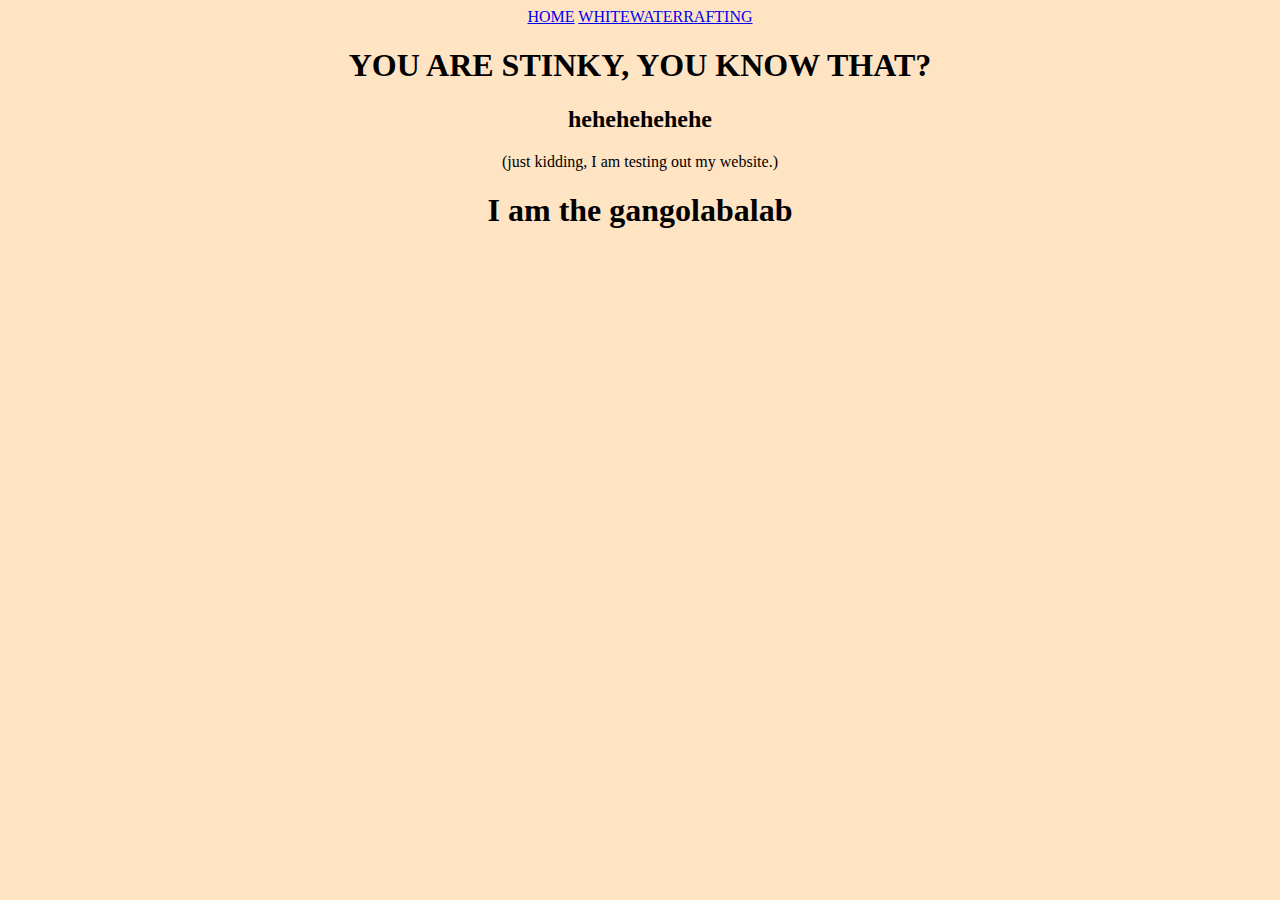
==== index.html @ d5fd932d "poop" ====
<!DOCTYPE html>
<html lang="en">
<head>
    <meta charset="UTF-8">
    <meta http-equiv="X-UA-Compatible" content="IE=edge">
    <meta name="viewport" content="width=device-width, initial-scale=1.0">
    <link type="text/css" rel="stylesheet" href="styles.css">
    <title>Broken Webpage</title>
</head>
<body>
    
        
    <a href="index.html">HOME</a>
    <a href="site_plan.html">WHITEWATERRAFTING</a>
    
    <h1>YOU ARE STINKY, YOU KNOW THAT?</h1>
    <h2>hehehehehehe</h2>
    <p>(just kidding, I am testing out my website.)</p>
    <h1>I am the gangolabalab</h1>
    
</body>
</html>
---- styles.css ----
body {
background-color:bisque;
text-align:center;


}
h1 {
    Border-color:olive;


}
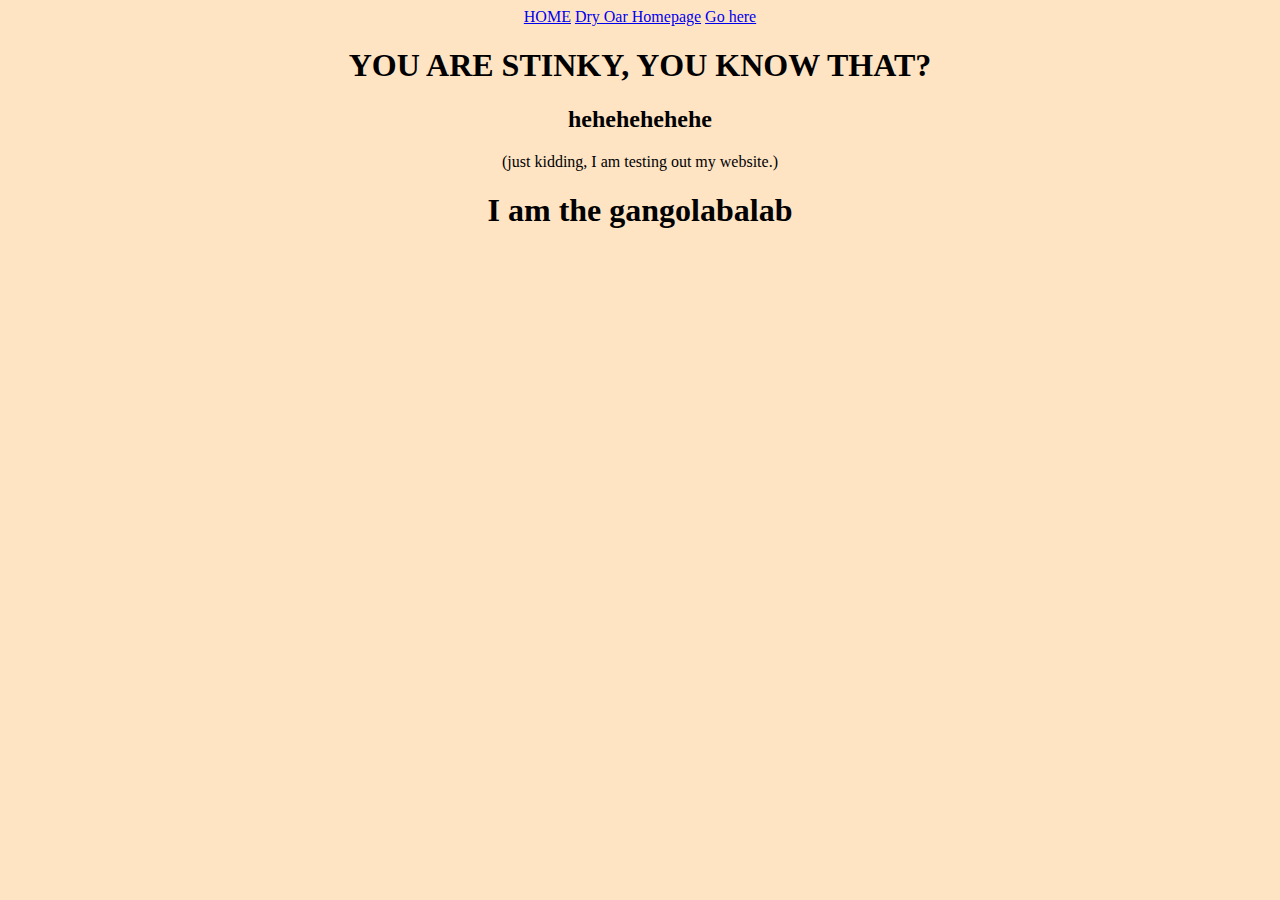
==== commit acabc036: "ahah" ====
--- a/index.html
+++ b/index.html
@@ -11,7 +11,8 @@
     
         
     <a href="index.html">HOME</a>
-    <a href="site_plan.html">WHITEWATERRAFTING</a>
+    <a href="coolio.html">Dry Oar Homepage</a>
+    <a href="site_plan.html">Go here</a>
     
     <h1>YOU ARE STINKY, YOU KNOW THAT?</h1>
     <h2>hehehehehehe</h2>
--- a/styles.css
+++ b/styles.css
@@ -4,7 +4,7 @@
 
 
 }
-h1 {
+header {
     Border-color:olive;
 
 
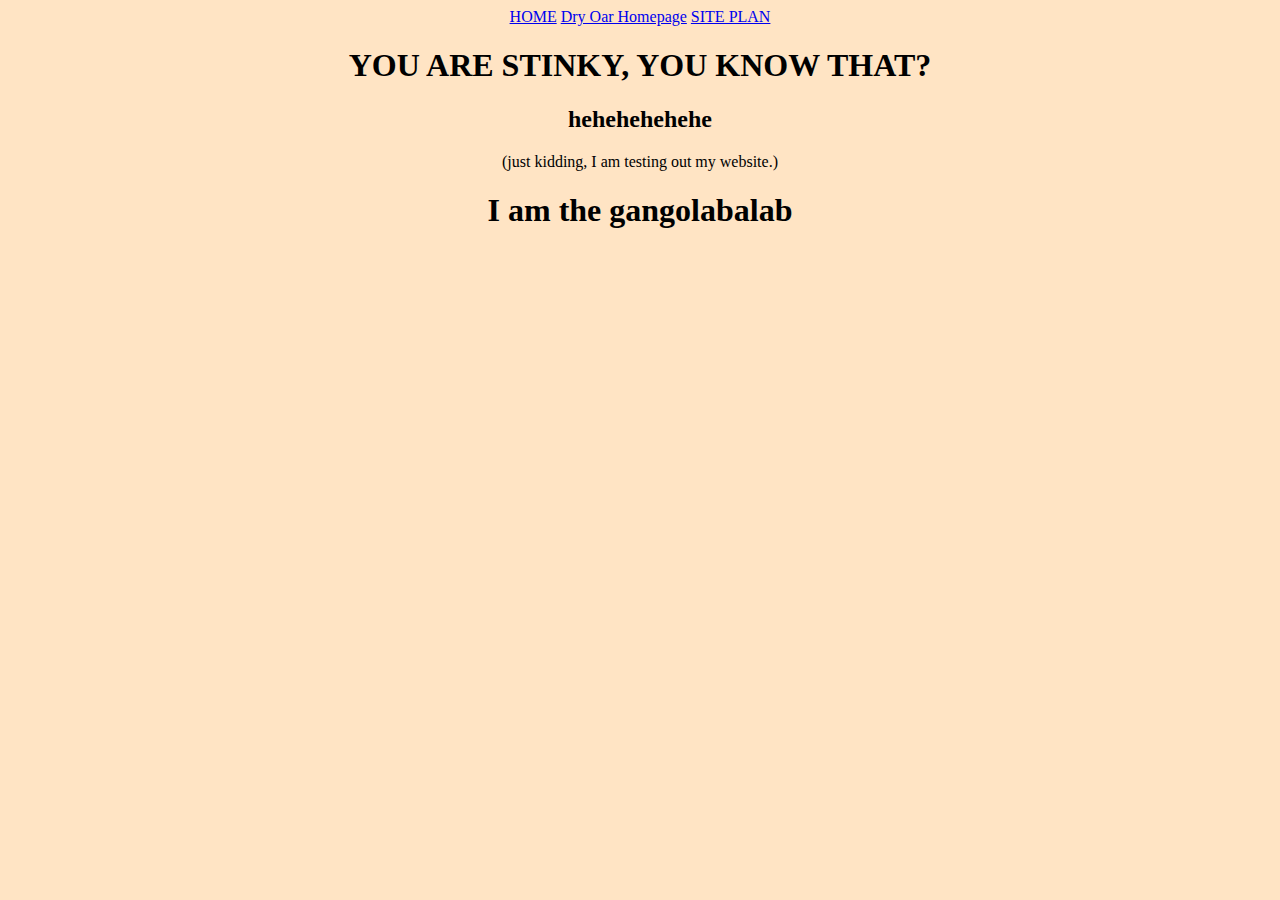
==== commit da9ea982: "here is the updated page" ====
--- a/index.html
+++ b/index.html
@@ -12,7 +12,7 @@
         
     <a href="index.html">HOME</a>
     <a href="coolio.html">Dry Oar Homepage</a>
-    <a href="site_plan.html">Go here</a>
+    <a href="site-plan-rafting.html">SITE PLAN</a>
     
     <h1>YOU ARE STINKY, YOU KNOW THAT?</h1>
     <h2>hehehehehehe</h2>
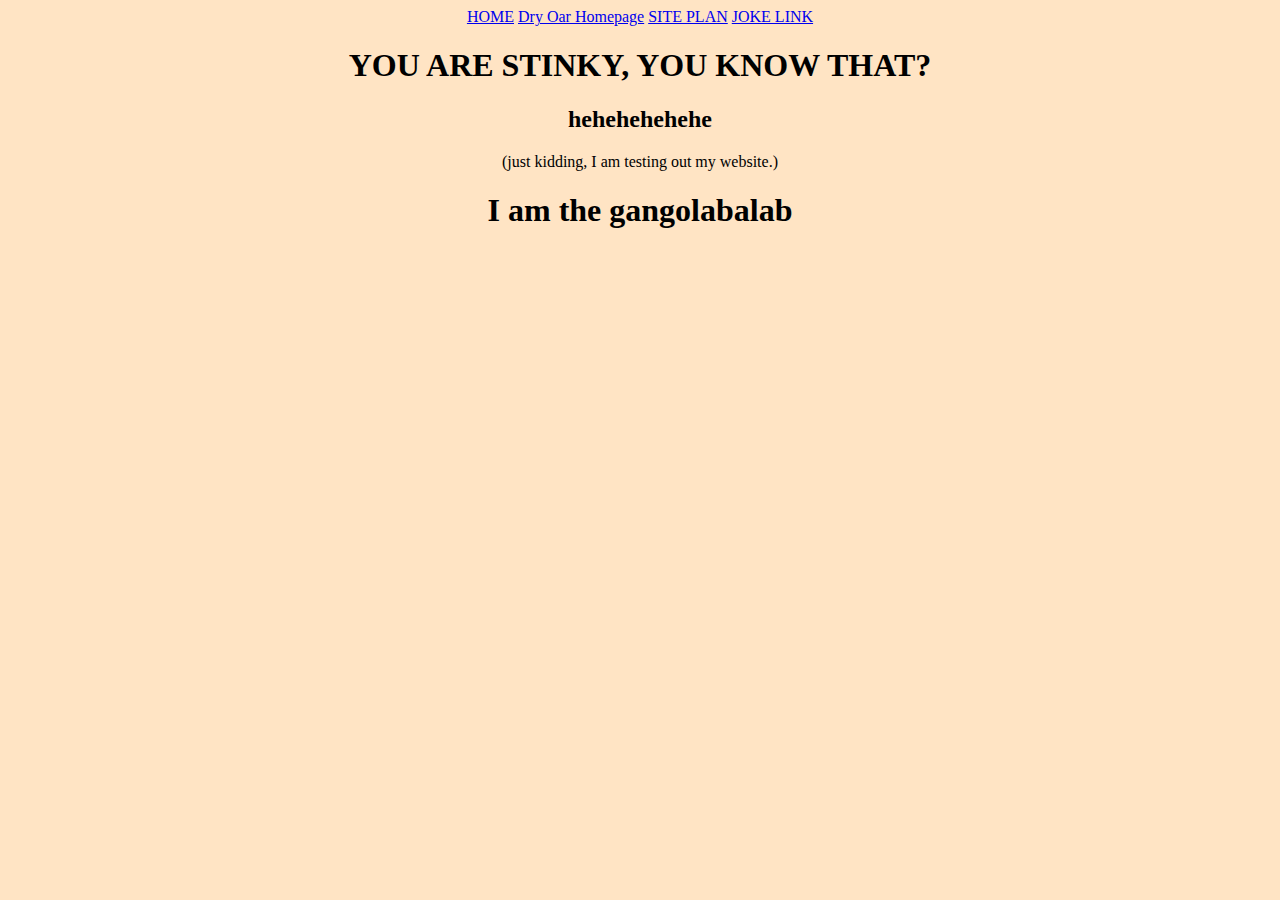
==== commit 996293e5: "hhhhh" ====
--- a/index.html
+++ b/index.html
@@ -13,7 +13,7 @@
     <a href="index.html">HOME</a>
     <a href="coolio.html">Dry Oar Homepage</a>
     <a href="site-plan-rafting.html">SITE PLAN</a>
-    
+    <a href="site_plan.html">JOKE LINK</a>
     <h1>YOU ARE STINKY, YOU KNOW THAT?</h1>
     <h2>hehehehehehe</h2>
     <p>(just kidding, I am testing out my website.)</p>
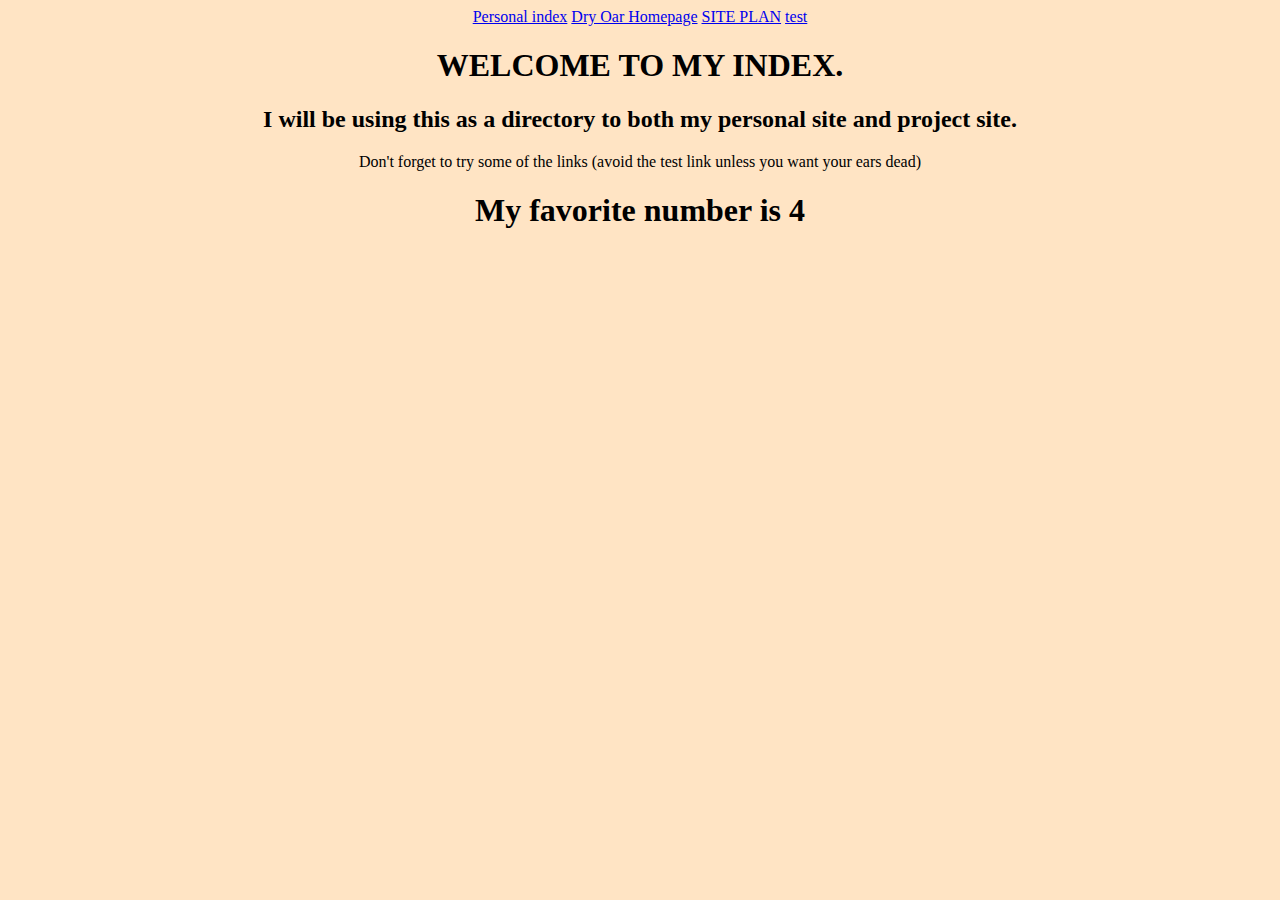
==== commit b84544d6: "yes,I changed the index" ====
--- a/index.html
+++ b/index.html
@@ -10,14 +10,14 @@
 <body>
     
         
-    <a href="index.html">HOME</a>
+    <a href="index.html">Personal index</a>
     <a href="coolio.html">Dry Oar Homepage</a>
     <a href="site-plan-rafting.html">SITE PLAN</a>
-    <a href="site_plan.html">JOKE LINK</a>
-    <h1>YOU ARE STINKY, YOU KNOW THAT?</h1>
-    <h2>hehehehehehe</h2>
-    <p>(just kidding, I am testing out my website.)</p>
-    <h1>I am the gangolabalab</h1>
+    <a href="site_plan.html">test</a>
+    <h1>WELCOME TO MY INDEX.</h1>
+    <h2>I will be using this as a directory to both my personal site and project site.</h2>
+    <p>Don't forget to try some of the links (avoid the test link unless you want your ears dead)</p>
+    <h1>My favorite number is 4</h1>
     
 </body>
 </html>
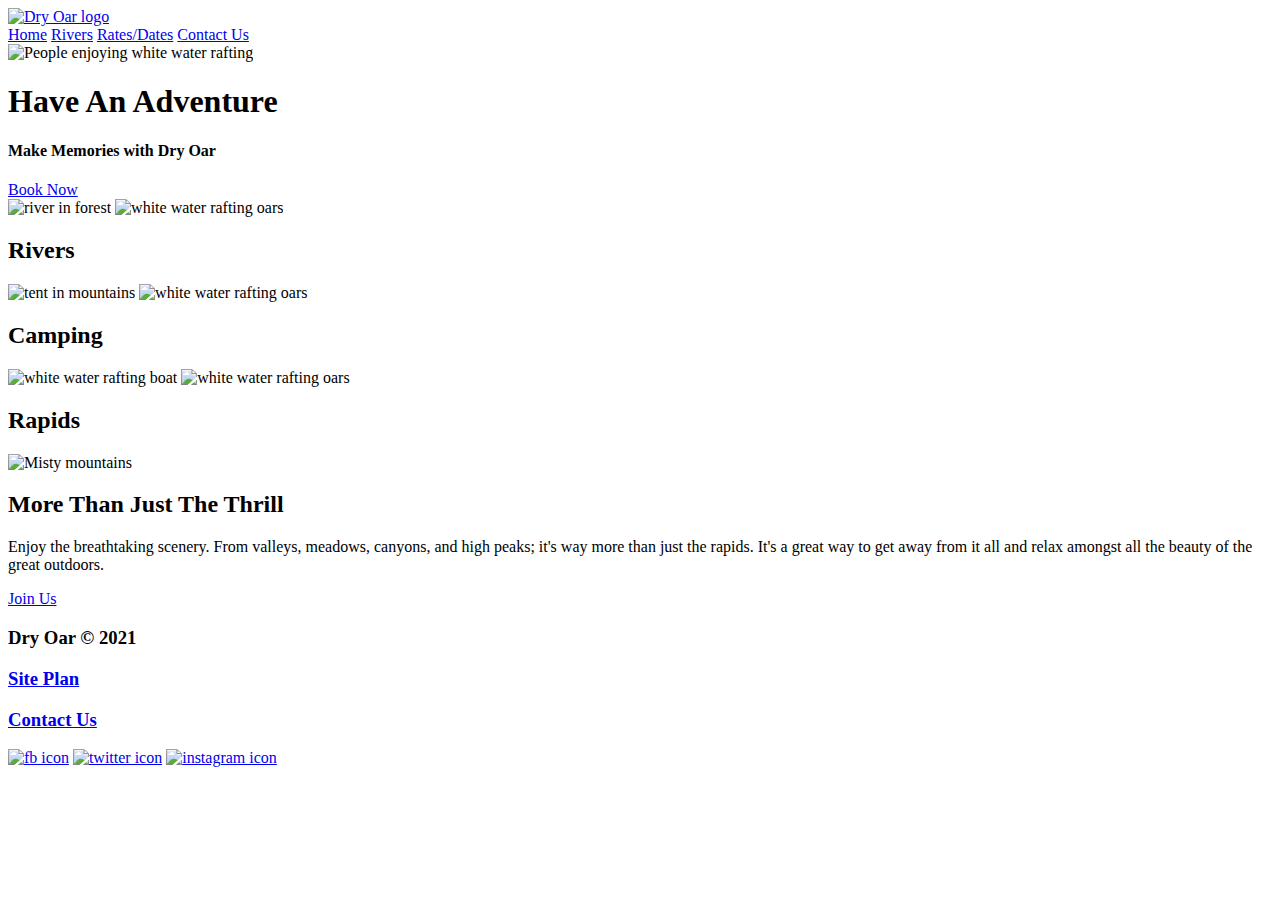
==== commit b80eb47e: "Update index.html" ====
--- a/index.html
+++ b/index.html
@@ -4,20 +4,68 @@
     <meta charset="UTF-8">
     <meta http-equiv="X-UA-Compatible" content="IE=edge">
     <meta name="viewport" content="width=device-width, initial-scale=1.0">
-    <link type="text/css" rel="stylesheet" href="styles.css">
-    <title>Broken Webpage</title>
+    <title>Dry Oar Rafting</title>
+    <link href="css/styles.css" rel="stylesheet">
 </head>
 <body>
-    
-        
-    <a href="index.html">Personal index</a>
-    <a href="coolio.html">Dry Oar Homepage</a>
-    <a href="site-plan-rafting.html">SITE PLAN</a>
-    <a href="site_plan.html">test</a>
-    <h1>WELCOME TO MY INDEX.</h1>
-    <h2>I will be using this as a directory to both my personal site and project site.</h2>
-    <p>Don't forget to try some of the links (avoid the test link unless you want your ears dead)</p>
-    <h1>My favorite number is 4</h1>
-    
+    <div id="content">
+        <header>
+            <a id="logo_link" href="index.html">
+                <img class="logo" src="img/logo.png" alt="Dry Oar logo">
+            </a>
+            <nav>
+                <a href="index.html">Home</a>
+                <a href="rivers.html">Rivers</a>
+                <a href="#">Rates/Dates</a>
+                <a href="#">Contact Us</a>
+            </nav>
+        </header>
+        <div id="hero">
+            <section id="hero-box">
+                <img id="hero-img" src="img/hero1.png" alt="People enjoying white water rafting">
+            </section>
+            <div id="hero-msg">
+                <h1 class="home-title">Have An Adventure</h1>
+                <h4>Make Memories with Dry Oar </h4>
+                <div class='button-box'>
+                    <a class='book' href="rates.html">Book Now</a>
+                </div>
+            </div>
+        </div>
+        <main class="home-grid">
+            <section class="rivers-card">
+                <img class="mountain" src="img/rivers.jpg" alt="river in forest">
+                <img class="river" src="img/river_icon.png" alt="white water rafting oars">
+                <h2>Rivers</h2>
+            </section>
+            <section class="camping-card">
+                <img class="camp" src="img/camping.jpg" alt="tent in mountains">
+                <img class="fire" src="img/fire_icon.png" alt="white water rafting oars">
+                <h2>Camping</h2>
+            </section>
+            <section class="rapids-card">
+                <img class="boat" src="img/rapids.jpg" alt="white water rafting boat">
+                <img class="oars" src="img/oars.png" alt="white water rafting oars">
+                <h2>Rapids</h2>
+            </section>
+            <article id="background"></article>
+            <img class="mountains" src="img/mountains.jpg" alt="Misty mountains">
+            <div class="msg">
+                <h2>More Than Just The Thrill</h2>
+                <p>Enjoy the breathtaking scenery. From valleys, meadows, canyons, and high peaks; it's way more than just the rapids. It's a great way to get away from it all and relax amongst all the beauty of the great outdoors. </p>
+                <a class='join' href="rivers.html">Join Us</a>
+            </div>
+        </main>
+        <footer>
+            <h3>Dry Oar &copy 2021</h3>
+            <h3><a href="site-plan.html">Site Plan</a></h3>
+            <h3><a href="contactus.html">Contact Us</a></h3>
+            <div class="social">
+                <a href="https://facebook.com"><img src="img/facebook.png" alt="fb icon"></a>
+                <a href="https://twitter.com"><img src="img/twitter.png" alt="twitter icon"></a>
+                <a href="https://instagram.com"><img src="img/instagram.png" alt="instagram icon"></a>
+            </div>
+        </footer>
+    </div>      
 </body>
 </html>
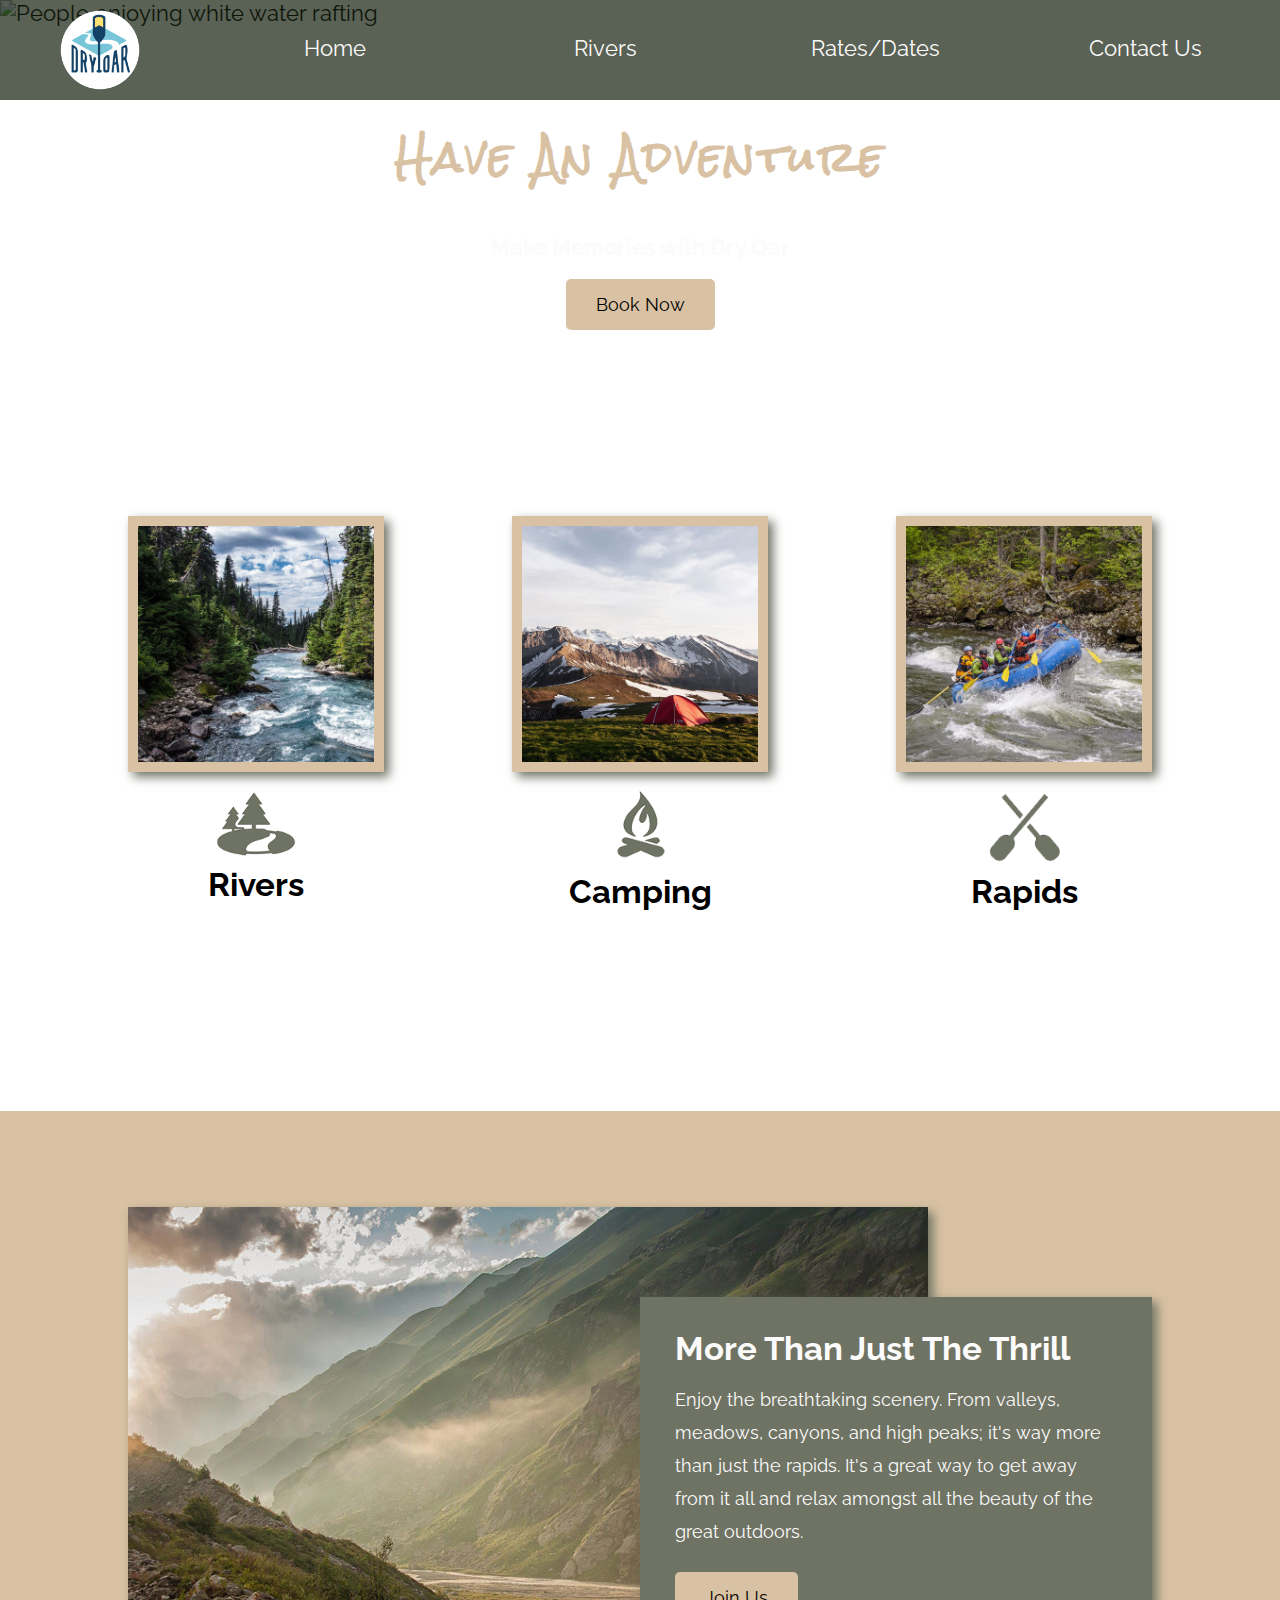
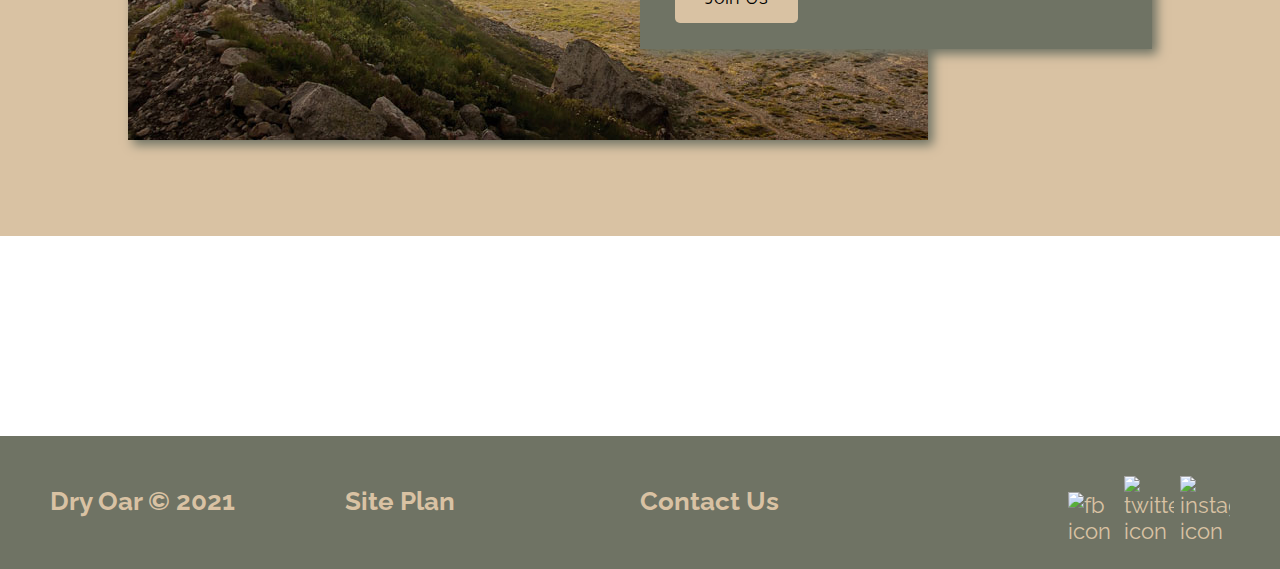
==== commit 48a8a118: "Update index.html" ====
--- a/index.html
+++ b/index.html
@@ -5,13 +5,13 @@
     <meta http-equiv="X-UA-Compatible" content="IE=edge">
     <meta name="viewport" content="width=device-width, initial-scale=1.0">
     <title>Dry Oar Rafting</title>
-    <link href="css/styles.css" rel="stylesheet">
+    <link href="styles.css" rel="stylesheet">
 </head>
 <body>
     <div id="content">
         <header>
             <a id="logo_link" href="index.html">
-                <img class="logo" src="img/logo.png" alt="Dry Oar logo">
+                <img class="logo" src="images/logo.png" alt="Dry Oar logo">
             </a>
             <nav>
                 <a href="index.html">Home</a>
@@ -22,7 +22,7 @@
         </header>
         <div id="hero">
             <section id="hero-box">
-                <img id="hero-img" src="img/hero1.png" alt="People enjoying white water rafting">
+                <img id="hero-img" src="images/hero1.png" alt="People enjoying white water rafting">
             </section>
             <div id="hero-msg">
                 <h1 class="home-title">Have An Adventure</h1>
@@ -34,22 +34,22 @@
         </div>
         <main class="home-grid">
             <section class="rivers-card">
-                <img class="mountain" src="img/rivers.jpg" alt="river in forest">
-                <img class="river" src="img/river_icon.png" alt="white water rafting oars">
+                <img class="mountain" src="images/rivers.jpg" alt="river in forest">
+                <img class="river" src="images/river_icon.png" alt="white water rafting oars">
                 <h2>Rivers</h2>
             </section>
             <section class="camping-card">
-                <img class="camp" src="img/camping.jpg" alt="tent in mountains">
-                <img class="fire" src="img/fire_icon.png" alt="white water rafting oars">
+                <img class="camp" src="images/camping.jpg" alt="tent in mountains">
+                <img class="fire" src="images/fire_icon.png" alt="white water rafting oars">
                 <h2>Camping</h2>
             </section>
             <section class="rapids-card">
-                <img class="boat" src="img/rapids.jpg" alt="white water rafting boat">
-                <img class="oars" src="img/oars.png" alt="white water rafting oars">
+                <img class="boat" src="images/rapids.jpg" alt="white water rafting boat">
+                <img class="oars" src="images/oars.png" alt="white water rafting oars">
                 <h2>Rapids</h2>
             </section>
             <article id="background"></article>
-            <img class="mountains" src="img/mountains.jpg" alt="Misty mountains">
+            <img class="mountains" src="images/mountains.jpg" alt="Misty mountains">
             <div class="msg">
                 <h2>More Than Just The Thrill</h2>
                 <p>Enjoy the breathtaking scenery. From valleys, meadows, canyons, and high peaks; it's way more than just the rapids. It's a great way to get away from it all and relax amongst all the beauty of the great outdoors. </p>
--- a/styles.css
+++ b/styles.css
@@ -0,0 +1,635 @@
+@import url('https://fonts.googleapis.com/css2?family=Raleway&family=Rock+Salt&display=swap');
+body {
+    background-color: #fff;
+    font-family: Raleway, Arial, sans-serif;
+    font-size: 22px;
+    margin: 0;
+    padding: 0;
+}
+#content { /* for larger monitors so page is not overwhelmingly large */
+    max-width: 1600px;
+    margin: 0 auto;
+}
+/* Header */
+header {
+    background-color: rgba(20,30,13, .7);
+    display: grid;
+    grid-template-columns: 200px auto;
+}
+img.logo {
+    width: 80px;
+}
+#logo_link{
+    grid-column: 1/2;
+    grid-row: 1/2;
+    justify-self: center;
+    align-self: center;
+    padding-top: 5px;
+}
+nav {
+    grid-row: 1/2;
+    grid-column: 2/7;
+    display: grid; 
+    grid-template-columns: repeat(auto-fit, minmax(6em, 1fr));
+    width: 100%;
+    height: 100px;
+}
+nav a {
+    text-decoration: none;
+    color: #fcfbfb;
+    padding: 35px;
+    text-align: center;
+    
+}
+nav a:hover {
+    color: #d9c2a3;
+    background-color: black; 
+}
+
+/* Hero Images and message */
+#hero {
+    display: grid;
+    grid-template-columns: repeat(5, 1fr);
+    margin-top: -100px; 
+}
+#hero-box {
+    grid-column: 1/7;
+    grid-row: 1/5;
+    z-index: -1;
+}
+#hero-img {
+    width: 100%;
+}
+#hero-msg {
+    grid-column: 1/6;
+    grid-row: 1/3;
+    margin-top: 100px;
+}
+#hero-msg h1, #hero-msg h4 {
+    text-align: center;
+}
+.home-title {
+    font-family: 'Rock Salt', 'Bradley Hand', sans-serif;
+    font-size: 40px;
+    letter-spacing: 3px;
+    color: #d9c2a3;
+    margin-top: 10px;
+}
+h4 {
+    color: #fcfbfb;
+}
+
+/* Buttons */
+.button-box {
+    text-align: center;
+}
+.book, .join {
+    background-color: #d9c2a3;
+    color: black;
+    padding: 15px 30px;
+    margin-top: 50px;
+    font-size: 18px;
+    text-decoration: none;
+    border-radius: 5px;
+}
+.book:hover, .join:hover {
+    background-color: #9d9c88;
+    color: #fcfbfb;
+}
+
+/* Main Home Page */
+.home-grid {
+    display: grid;
+    grid-template-columns: repeat(10, 10%);
+    margin: 0 auto;
+    max-width: 1500px;
+}
+main section { 
+    text-align: center;
+    margin-top: 200px;
+    margin-bottom: 200px;
+    width: 100%;
+}
+main section img {
+    width: 100%;
+    box-sizing: border-box;
+}
+.boat, .mountain, .camp {
+    border: 10px solid #d9c2a3;
+    transition: transform .5s;
+    box-shadow: 5px 5px 10px #6f7364;
+}
+.boat:hover, .mountain:hover, .camp:hover {
+    opacity: .6;
+    transform: scale(1.1);
+}
+section h2 {
+    margin: 0; 
+}
+.oars, .river, .fire{
+    padding-top: 10px;
+    width: 80px;
+}
+.rivers-card {
+    grid-column: 2/4;
+    grid-row: 2/4; 
+}
+.camping-card {
+    grid-column: 5/7;
+    grid-row: 2/4;
+}
+.rapids-card {
+    grid-column: 8/10;
+    grid-row: 2/4; 
+}
+#background {
+    grid-column: 1/11;
+    grid-row: 7/14;
+    background-color: #d9c2a3;
+    height: 725px;
+}
+.mountains {
+    grid-column: 2/7;
+    grid-row: 8/13;
+    box-shadow: 5px 5px 10px #6f7364;
+}
+.msg {
+    grid-column: 6/10;
+    grid-row: 9/12;
+    background-color: #6f7364;
+    padding: 35px;
+    box-shadow: 5px 5px 10px #6f7364;
+    line-height: 1.5em;
+}
+.msg h2 {
+    margin: 0;
+    color: #fcfbfb;
+}
+.msg p {
+    font-size: .8em;
+    color: #fcfbfb;
+    padding-bottom: 15px;
+}
+/* Footer */
+footer {
+    background-color: #6f7364;
+    margin-top: 200px;
+    display: grid;
+    grid-template-columns: repeat(4, 1fr);
+    padding: 25px 50px;
+}
+footer .social img {
+    padding-top: 15px;
+    width: 50px;
+    display: inline-block;
+}
+footer h3 {
+    color: #d9c2a3;
+}
+footer a {
+    color: #d9c2a3;
+    text-decoration: none;
+}
+footer a:hover {
+    color: #fcfbfb;
+    text-decoration: underline;
+}
+.social {
+    justify-self: end;
+}
+
+/* Rivers CSS */
+
+.active {
+    color: #d9c2a3;
+    background-color: black; 
+}
+.rivers-grid {
+    display: grid;
+    grid-template-columns: 1fr 1fr 3fr 1fr 1fr 3fr 1fr 1fr;
+    justify-items: center;
+    grid-row-gap: 2em;
+    max-width: 1400px;
+    margin: 0 auto;
+}
+.rivers-title {
+    font-family: 'Rock Salt', 'Bradley Hand', sans-serif;
+    font-size: 40px;
+    letter-spacing: 3px;
+    color: #6f7364;
+    margin: 100px 0;
+    border-top: 5px double;
+    border-bottom: 5px double;
+    grid-column: 2/8;
+    grid-row: 1/2;
+    justify-self: stretch;
+    text-align: center;
+}
+.river1-img {
+    grid-column: 2/5;
+    grid-row: 2/5;
+    width: 100%;
+    box-shadow: 5px 5px 10px #6f7364;
+}
+.river1-text {
+    grid-column: 4/7;
+    grid-row: 3/4;
+}
+.river2-img {
+    grid-column: 5/8;
+    grid-row: 6/9;
+    width: 100%;
+    box-shadow: 5px 5px 10px #6f7364;
+}
+.river2-text {
+    grid-column: 3/6;
+    grid-row: 7/8;
+}
+.river1-text, .river2-text {
+    background-color: #d9c2a3;
+    overflow: hidden; /* ADDED */
+    height: auto; /* ADDED */
+    height: 250px;
+    padding: 35px;
+    line-height: 1.5em;
+    box-shadow: 5px 5px 10px #6f7364;
+}
+
+/* media queries will just be given and explained briefly */
+@media screen and (max-width: 900px) {
+    nav, #hero, .home-grid, footer {
+      display: block;
+      height: auto;
+    }
+    header {
+        grid-template-columns: 150px auto;
+    }
+    nav a {
+        display: block;
+        padding: 15px;
+    }
+    #hero {
+        margin-top: 0;
+    }
+    #hero-msg {
+        margin-top: 0;
+    }
+    #hero-msg h4 {
+        display: none;
+    }
+    .home-title {
+        font-size: 25px;
+        color: #6f7364;
+    }
+    main section { 
+        margin: 50px auto;
+        width: 80%;
+    }
+    main section img {
+        margin-top: 5px;
+        width: 100%;
+        box-sizing: border-box;
+    }
+    #background {
+        display: none;
+    }
+    .mountains, .msg {
+        width: 80%;
+        display: block;
+        margin: 0 auto;
+    }
+    footer {
+        margin-top: 25px;
+    }
+    @import url('https://fonts.googleapis.com/css2?family=Raleway&family=Rock+Salt&display=swap');
+body {
+    background-color: #fff;
+    font-family: Raleway, Arial, sans-serif;
+    font-size: 22px;
+    margin: 0;
+    padding: 0;
+}
+#content { /* for larger monitors so page is not overwhelmingly large */
+    max-width: 1600px;
+    margin: 0 auto;
+}
+/* Header */
+header {
+    background-color: rgba(20,30,13, .7);
+    display: grid;
+    grid-template-columns: 200px auto;
+}
+img.logo {
+    width: 80px;
+}
+#logo_link{
+    grid-column: 1/2;
+    grid-row: 1/2;
+    justify-self: center;
+    align-self: center;
+    padding-top: 5px;
+}
+nav {
+    grid-row: 1/2;
+    grid-column: 2/7;
+    display: grid; 
+    grid-template-columns: repeat(auto-fit, minmax(6em, 1fr));
+    width: 100%;
+    height: 100px;
+}
+nav a {
+    text-decoration: none;
+    color: #fcfbfb;
+    padding: 35px;
+    text-align: center;
+    
+}
+nav a:hover {
+    color: #d9c2a3;
+    background-color: black; 
+}
+
+/* Hero Images and message */
+#hero {
+    display: grid;
+    grid-template-columns: repeat(5, 1fr);
+    margin-top: -100px; 
+}
+#hero-box {
+    grid-column: 1/7;
+    grid-row: 1/5;
+    z-index: -1;
+}
+#hero-img {
+    width: 100%;
+}
+#hero-msg {
+    grid-column: 1/6;
+    grid-row: 1/3;
+    margin-top: 100px;
+}
+#hero-msg h1, #hero-msg h4 {
+    text-align: center;
+}
+.home-title {
+    font-family: 'Rock Salt', 'Bradley Hand', sans-serif;
+    font-size: 40px;
+    letter-spacing: 3px;
+    color: #d9c2a3;
+    margin-top: 10px;
+}
+h4 {
+    color: #fcfbfb;
+}
+
+/* Buttons */
+.button-box {
+    text-align: center;
+}
+.book, .join {
+    background-color: #d9c2a3;
+    color: black;
+    padding: 15px 30px;
+    margin-top: 50px;
+    font-size: 18px;
+    text-decoration: none;
+    border-radius: 5px;
+}
+.book:hover, .join:hover {
+    background-color: #9d9c88;
+    color: #fcfbfb;
+}
+
+/* Main Home Page */
+.home-grid {
+    display: grid;
+    grid-template-columns: repeat(10, 10%);
+    margin: 0 auto;
+    max-width: 1500px;
+}
+main section { 
+    text-align: center;
+    margin-top: 200px;
+    margin-bottom: 200px;
+    width: 100%;
+}
+main section img {
+    width: 100%;
+    box-sizing: border-box;
+}
+.boat, .mountain, .camp {
+    border: 10px solid #d9c2a3;
+    transition: transform .5s;
+    box-shadow: 5px 5px 10px #6f7364;
+}
+.boat:hover, .mountain:hover, .camp:hover {
+    opacity: .6;
+    transform: scale(1.1);
+}
+section h2 {
+    margin: 0; 
+}
+.oars, .river, .fire{
+    padding-top: 10px;
+    width: 80px;
+}
+.rivers-card {
+    grid-column: 2/4;
+    grid-row: 2/4; 
+}
+.camping-card {
+    grid-column: 5/7;
+    grid-row: 2/4;
+}
+.rapids-card {
+    grid-column: 8/10;
+    grid-row: 2/4; 
+}
+#background {
+    grid-column: 1/11;
+    grid-row: 7/14;
+    background-color: #d9c2a3;
+    height: 725px;
+}
+.mountains {
+    grid-column: 2/7;
+    grid-row: 8/13;
+    box-shadow: 5px 5px 10px #6f7364;
+}
+.msg {
+    grid-column: 6/10;
+    grid-row: 9/12;
+    background-color: #6f7364;
+    padding: 35px;
+    box-shadow: 5px 5px 10px #6f7364;
+    line-height: 1.5em;
+}
+.msg h2 {
+    margin: 0;
+    color: #fcfbfb;
+}
+.msg p {
+    font-size: .8em;
+    color: #fcfbfb;
+    padding-bottom: 15px;
+}
+/* Footer */
+footer {
+    background-color: #6f7364;
+    margin-top: 200px;
+    display: grid;
+    grid-template-columns: repeat(4, 1fr);
+    padding: 25px 50px;
+}
+footer .social img {
+    padding-top: 15px;
+    width: 50px;
+    display: inline-block;
+}
+footer h3 {
+    color: #d9c2a3;
+}
+footer a {
+    color: #d9c2a3;
+    text-decoration: none;
+}
+footer a:hover {
+    color: #fcfbfb;
+    text-decoration: underline;
+}
+.social {
+    justify-self: end;
+}
+
+/* Rivers CSS */
+
+.active {
+    color: #d9c2a3;
+    background-color: black; 
+}
+.rivers-grid {
+    display: grid;
+    grid-template-columns: 1fr 1fr 3fr 1fr 1fr 3fr 1fr 1fr;
+    justify-items: center;
+    grid-row-gap: 2em;
+    max-width: 1400px;
+    margin: 0 auto;
+}
+.rivers-title {
+    font-family: 'Rock Salt', 'Bradley Hand', sans-serif;
+    font-size: 40px;
+    letter-spacing: 3px;
+    color: #6f7364;
+    margin: 100px 0;
+    border-top: 5px double;
+    border-bottom: 5px double;
+    grid-column: 2/8;
+    grid-row: 1/2;
+    justify-self: stretch;
+    text-align: center;
+}
+.river1-img {
+    grid-column: 2/5;
+    grid-row: 2/5;
+    width: 100%;
+    box-shadow: 5px 5px 10px #6f7364;
+}
+.river1-text {
+    grid-column: 4/7;
+    grid-row: 3/4;
+}
+.river2-img {
+    grid-column: 5/8;
+    grid-row: 6/9;
+    width: 100%;
+    box-shadow: 5px 5px 10px #6f7364;
+}
+.river2-text {
+    grid-column: 3/6;
+    grid-row: 7/8;
+}
+.river1-text, .river2-text {
+    background-color: #d9c2a3;
+    overflow: hidden; /* ADDED */
+    height: auto; /* ADDED */
+    height: 250px;
+    padding: 35px;
+    line-height: 1.5em;
+    box-shadow: 5px 5px 10px #6f7364;
+}
+
+/* media queries will just be given and explained briefly */
+@media screen and (max-width: 900px) {
+    nav, #hero, .home-grid, footer {
+      display: block;
+      height: auto;
+    }
+    header {
+        grid-template-columns: 150px auto;
+    }
+    nav a {
+        display: block;
+        padding: 15px;
+    }
+    #hero {
+        margin-top: 0;
+    }
+    #hero-msg {
+        margin-top: 0;
+    }
+    #hero-msg h4 {
+        display: none;
+    }
+    .home-title {
+        font-size: 25px;
+        color: #6f7364;
+    }
+    main section { 
+        margin: 50px auto;
+        width: 80%;
+    }
+    main section img {
+        margin-top: 5px;
+        width: 100%;
+        box-sizing: border-box;
+    }
+    #background {
+        display: none;
+    }
+    .mountains, .msg {
+        width: 80%;
+        display: block;
+        margin: 0 auto;
+    }
+    footer {
+        margin-top: 25px;
+    }
+    
+    /* Rivers page -- they will do their own responsiveness on child pages if they want it */
+    .rivers-grid {
+        display: block;
+        margin: 10px;
+    }
+    .rivers-title {
+        margin: 25px;
+    }
+    .river1-text, .river2-text {
+        overflow: visible;
+        height: auto;
+    }
+
+}
+    /* Rivers page -- they will do their own responsiveness on child pages if they want it */
+    .rivers-grid {
+        display: block;
+        margin: 10px;
+    }
+    .rivers-title {
+        margin: 25px;
+    }
+    .river1-text, .river2-text {
+        overflow: visible;
+        height: auto;
+    }
+
+}
